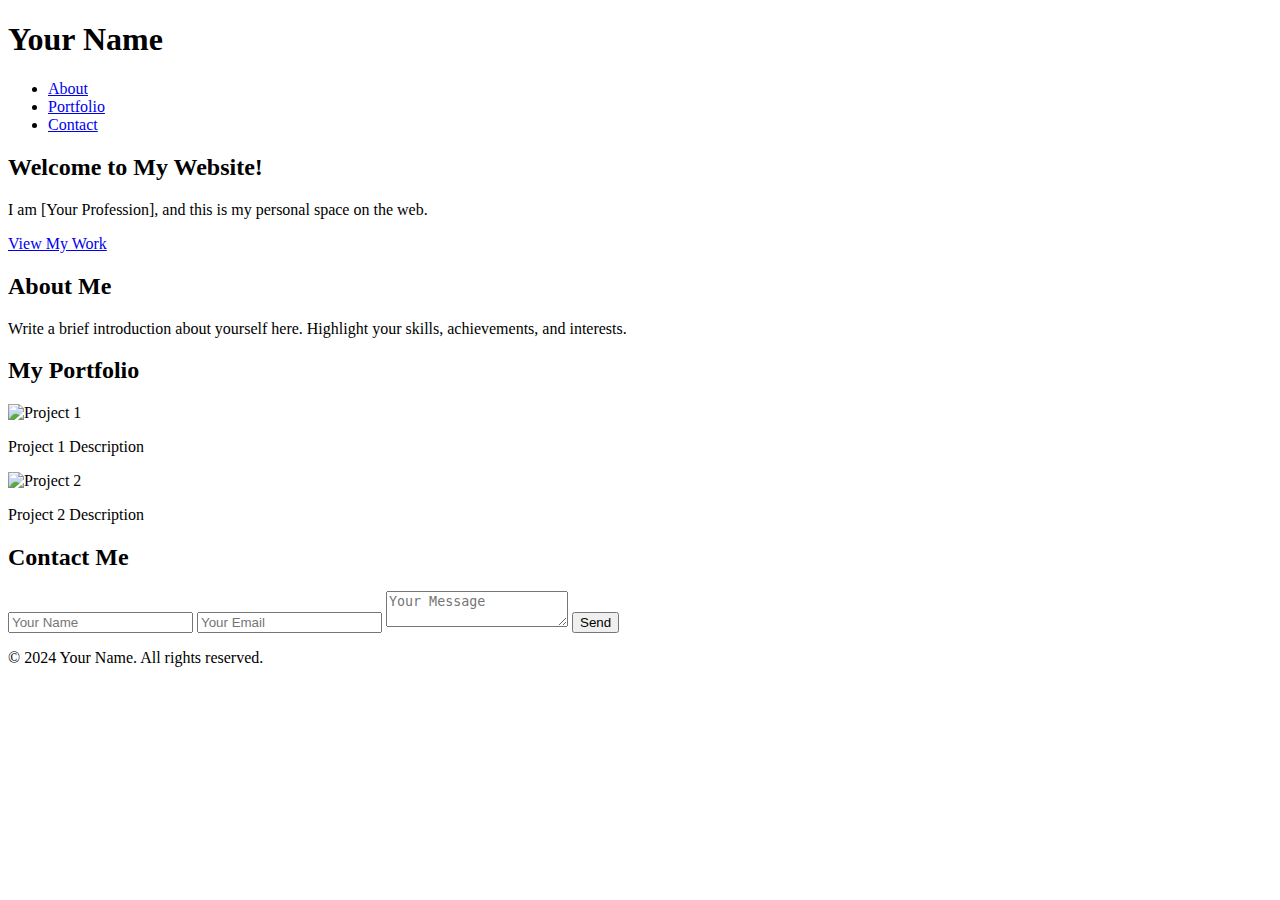
==== index.html @ 0c3b8c1c "Create index.html" ====
<!DOCTYPE html>
<html lang="en">
<head>
    <meta charset="UTF-8">
    <meta name="viewport" content="width=device-width, initial-scale=1.0">
    <title>Your Name | Personal Website</title>
    <link rel="stylesheet" href="style.css">
</head>
<body>
    <header>
        <nav>
            <h1>Your Name</h1>
            <ul>
                <li><a href="#about">About</a></li>
                <li><a href="#portfolio">Portfolio</a></li>
                <li><a href="#contact">Contact</a></li>
            </ul>
        </nav>
    </header>

    <section id="hero">
        <h2>Welcome to My Website!</h2>
        <p>I am [Your Profession], and this is my personal space on the web.</p>
        <a href="#portfolio" class="btn">View My Work</a>
    </section>

    <section id="about">
        <h2>About Me</h2>
        <p>Write a brief introduction about yourself here. Highlight your skills, achievements, and interests.</p>
    </section>

    <section id="portfolio">
        <h2>My Portfolio</h2>
        <div class="gallery">
            <div class="gallery-item">
                <img src="images/project1.jpg" alt="Project 1">
                <p>Project 1 Description</p>
            </div>
            <div class="gallery-item">
                <img src="images/project2.jpg" alt="Project 2">
                <p>Project 2 Description</p>
            </div>
        </div>
    </section>

    <section id="contact">
        <h2>Contact Me</h2>
        <form action="https://formspree.io/f/{your-form-id}" method="POST">
            <input type="text" name="name" placeholder="Your Name" required>
            <input type="email" name="email" placeholder="Your Email" required>
            <textarea name="message" placeholder="Your Message" required></textarea>
            <button type="submit">Send</button>
        </form>
    </section>

    <footer>
        <p>© 2024 Your Name. All rights reserved.</p>
    </footer>
</body>
</html>
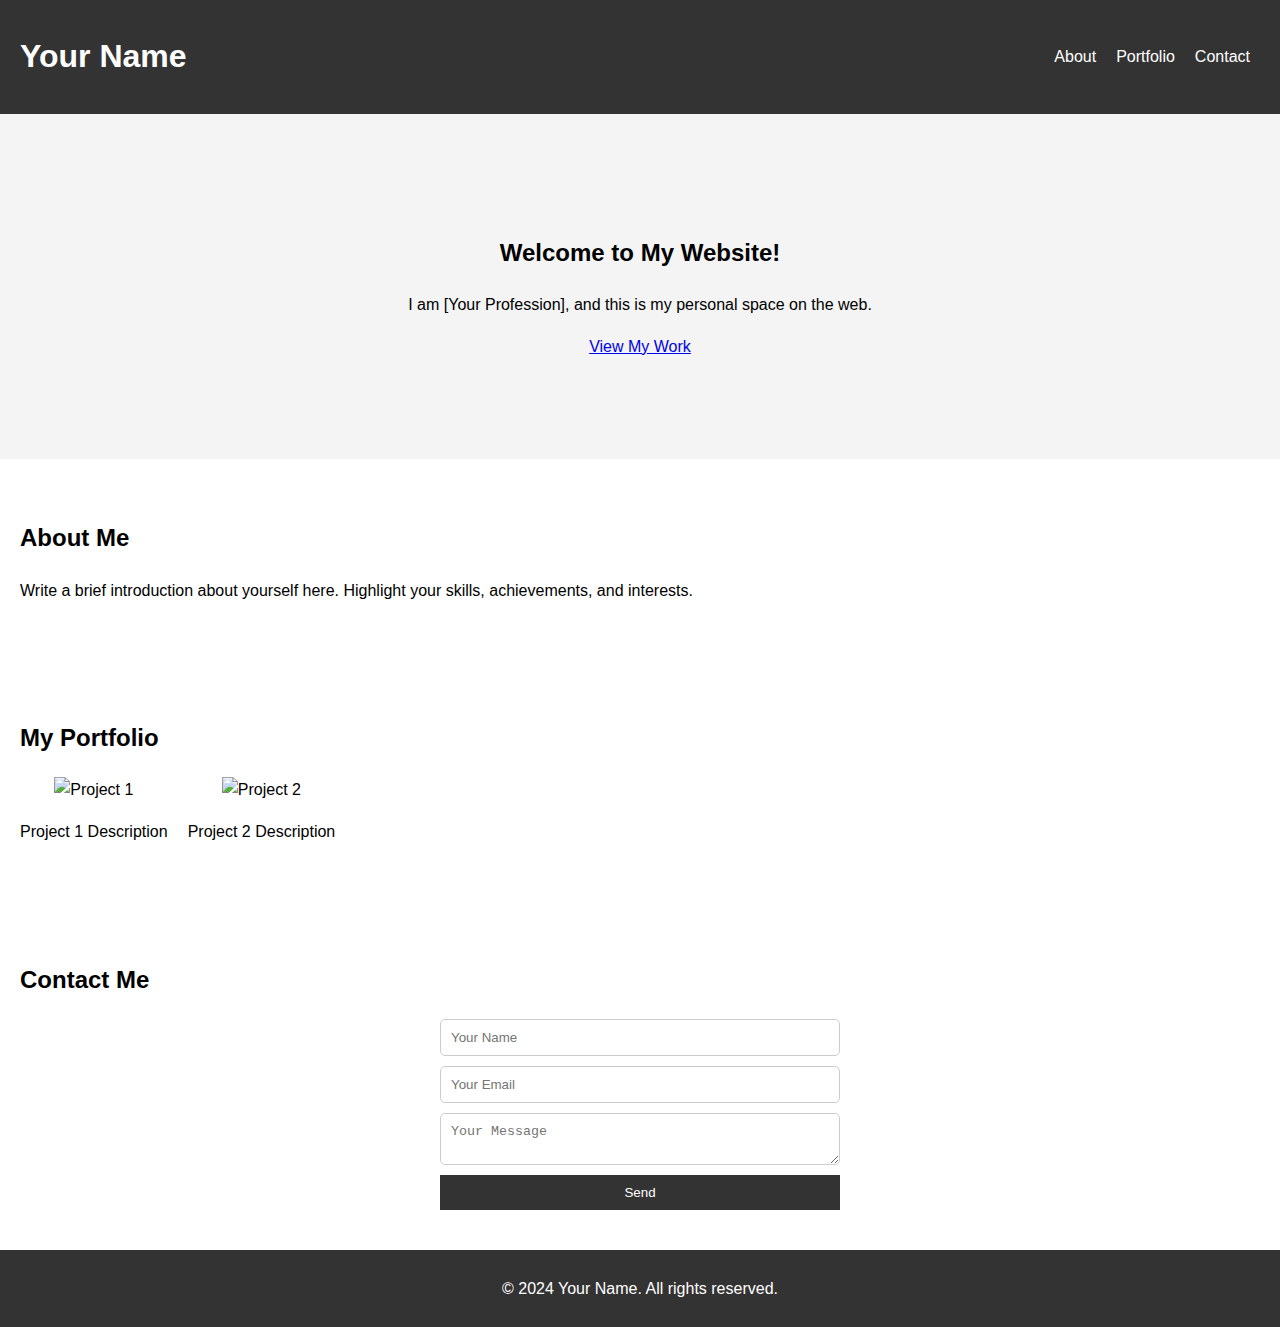
==== commit f8487cef: "Update index.html" ====
--- a/index.html
+++ b/index.html
@@ -45,7 +45,7 @@
 
     <section id="contact">
         <h2>Contact Me</h2>
-        <form action="https://formspree.io/f/{your-form-id}" method="POST">
+        <form action="https://formspree.io/f/mjkvajqy" method="POST">
             <input type="text" name="name" placeholder="Your Name" required>
             <input type="email" name="email" placeholder="Your Email" required>
             <textarea name="message" placeholder="Your Message" required></textarea>
--- a/style.css
+++ b/style.css
@@ -0,0 +1,82 @@
+/* Global Styles */
+body {
+    font-family: Arial, sans-serif;
+    margin: 0;
+    padding: 0;
+    line-height: 1.6;
+}
+
+header {
+    background: #333;
+    color: #fff;
+    padding: 10px 0;
+}
+
+header nav {
+    display: flex;
+    justify-content: space-between;
+    align-items: center;
+    padding: 0 20px;
+}
+
+header ul {
+    list-style: none;
+    display: flex;
+}
+
+header li {
+    margin: 0 10px;
+}
+
+header a {
+    color: #fff;
+    text-decoration: none;
+}
+
+#hero {
+    text-align: center;
+    padding: 100px 20px;
+    background: #f4f4f4;
+}
+
+#about, #portfolio, #contact {
+    padding: 40px 20px;
+}
+
+.gallery {
+    display: flex;
+    gap: 20px;
+}
+
+.gallery-item {
+    text-align: center;
+}
+
+form {
+    display: flex;
+    flex-direction: column;
+    gap: 10px;
+    max-width: 400px;
+    margin: 0 auto;
+}
+
+form input, form textarea {
+    padding: 10px;
+    border: 1px solid #ccc;
+    border-radius: 5px;
+}
+
+form button {
+    background: #333;
+    color: #fff;
+    padding: 10px;
+    border: none;
+    cursor: pointer;
+}
+
+footer {
+    text-align: center;
+    background: #333;
+    color: #fff;
+    padding: 10px 0;
+}
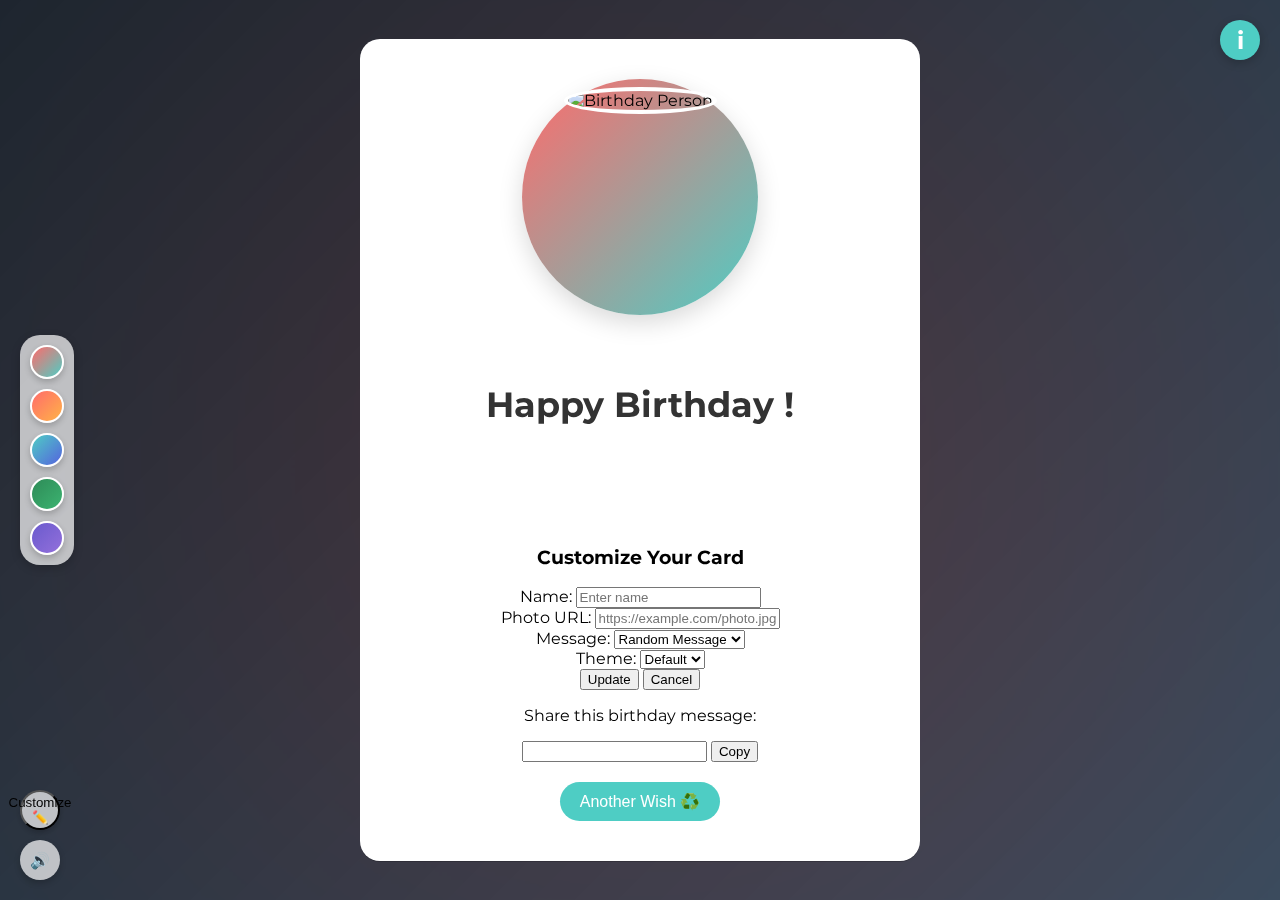
==== commit b610b6bc: "Update index.html" ====
--- a/index.html
+++ b/index.html
@@ -3,58 +3,111 @@
 <head>
     <meta charset="UTF-8">
     <meta name="viewport" content="width=device-width, initial-scale=1.0">
-    <title>Your Name | Personal Website</title>
-    <link rel="stylesheet" href="style.css">
+    <title>Happy Birthday Wishes</title>
+    <link href="https://fonts.googleapis.com/css2?family=Montserrat:wght@400;600;700&display=swap" rel="stylesheet">
+    <link href="css/birthday.css" rel="stylesheet">
 </head>
-<body>
-    <header>
-        <nav>
-            <h1>Your Name</h1>
+<body class="default">
+    <!-- Info Button -->
+    <div class="info-btn" id="infoBtn">i</div>
+    
+    <!-- Theme Selector -->
+    <div class="theme-selector">
+        <div class="theme-btn theme-default" onclick="changeTheme('default')"></div>
+        <div class="theme-btn theme-sunset-btn" onclick="changeTheme('theme-sunset')"></div>
+        <div class="theme-btn theme-ocean-btn" onclick="changeTheme('theme-ocean')"></div>
+        <div class="theme-btn theme-forest-btn" onclick="changeTheme('theme-forest')"></div>
+        <div class="theme-btn theme-royal-btn" onclick="changeTheme('theme-royal')"></div>
+    </div>
+    
+    <!-- Info Modal -->
+    <div class="info-modal" id="infoModal">
+        <div class="info-content">
+            <span class="close-info" id="closeInfo">&times;</span>
+            <h2>How This Website Works</h2>
+            <p>This birthday celebration website shows motivational messages that you can customize.</p>
+            
+            <h3>Features:</h3>
             <ul>
-                <li><a href="#about">About</a></li>
-                <li><a href="#portfolio">Portfolio</a></li>
-                <li><a href="#contact">Contact</a></li>
+                <li>Customizable name, photo, and message</li>
+                <li>Multiple color themes</li>
+                <li>Shareable links</li>
+                <li>Confetti celebration</li>
+                <li>Sound effects (can be muted)</li>
             </ul>
-        </nav>
-    </header>
-
-    <section id="hero">
-        <h2>Welcome to My Website!</h2>
-        <p>I am [Your Profession], and this is my personal space on the web.</p>
-        <a href="#portfolio" class="btn">View My Work</a>
-    </section>
-
-    <section id="about">
-        <h2>About Me</h2>
-        <p>Write a brief introduction about yourself here. Highlight your skills, achievements, and interests.</p>
-    </section>
-
-    <section id="portfolio">
-        <h2>My Portfolio</h2>
-        <div class="gallery">
-            <div class="gallery-item">
-                <img src="images/project1.jpg" alt="Project 1">
-                <p>Project 1 Description</p>
+            
+            <h3>How to Use:</h3>
+            <ol>
+                <li>Click "Customize" to personalize your card</li>
+                <li>After customizing, copy the shareable URL</li>
+                <li>Share the URL with friends and family</li>
+            </ol>
+        </div>
+    </div>
+    
+    <!-- Birthday Modal -->
+    <div class="modal-overlay" id="birthdayModal">
+        <div class="birthday-card">
+            <div class="photo-frame">
+                <img src="" alt="Birthday Person" class="birthday-pic" id="birthdayPic">
             </div>
-            <div class="gallery-item">
-                <img src="images/project2.jpg" alt="Project 2">
-                <p>Project 2 Description</p>
+            
+            <div class="theme-icon" id="themeIcon"></div>
+            <h1 class="birthday-title">Happy Birthday <span class="birthday-name" id="birthdayName"></span>!</h1>
+            <p class="birthday-message" id="birthdayMessage"></p>
+            
+            <!-- Customization Form -->
+            <div class="customize-form" id="customizeForm">
+                <h3>Customize Your Card</h3>
+                <form id="birthdayForm">
+                    <div class="form-group">
+                        <label for="userName">Name:</label>
+                        <input type="text" id="userName" placeholder="Enter name">
+                    </div>
+                    <div class="form-group">
+                        <label for="userPic">Photo URL:</label>
+                        <input type="url" id="userPic" placeholder="https://example.com/photo.jpg">
+                    </div>
+                    <div class="form-group">
+                        <label for="userMessage">Message:</label>
+                        <select id="userMessage">
+                            <option value="random">Random Message</option>
+                        </select>
+                    </div>
+                    <div class="form-group">
+                        <label for="userTheme">Theme:</label>
+                        <select id="userTheme">
+                            <option value="default">Default</option>
+                            <option value="theme-sunset">Sunset</option>
+                            <option value="theme-ocean">Ocean</option>
+                            <option value="theme-forest">Forest</option>
+                            <option value="theme-royal">Royal</option>
+                        </select>
+                    </div>
+                    <div class="form-actions">
+                        <button type="submit" class="form-submit-btn">Update</button>
+                        <button type="button" class="form-cancel-btn" id="cancelCustomize">Cancel</button>
+                    </div>
+                </form>
+            </div>
+            
+            <!-- Share URL -->
+            <div class="share-url-container" id="shareUrlContainer">
+                <p>Share this birthday message:</p>
+                <input type="text" id="shareUrl" readonly>
+                <button class="copy-url-btn" id="copyUrlBtn">Copy</button>
+            </div>
+            
+            <div class="card-actions">
+                <button class="refresh-btn" onclick="location.reload()">Another Wish ♻️</button>
+                <button class="customize-btn" id="showCustomizeBtn">Customize ✏️</button>
             </div>
         </div>
-    </section>
+    </div>
 
-    <section id="contact">
-        <h2>Contact Me</h2>
-        <form action="https://formspree.io/f/mjkvajqy" method="POST">
-            <input type="text" name="name" placeholder="Your Name" required>
-            <input type="email" name="email" placeholder="Your Email" required>
-            <textarea name="message" placeholder="Your Message" required></textarea>
-            <button type="submit">Send</button>
-        </form>
-    </section>
+    <!-- Mute Button -->
+    <div class="mute-btn" id="muteBtn">🔊</div>
 
-    <footer>
-        <p>© 2024 Your Name. All rights reserved.</p>
-    </footer>
+    <script src="scripts/birthday.js"></script>
 </body>
 </html>
--- a/css/birthday.css
+++ b/css/birthday.css
@@ -0,0 +1,320 @@
+:root {
+    --primary: #ff6b6b;
+    --secondary: #4ecdc4;
+    --accent: #ffe66d;
+    --text: #333;
+    --bg: #f8f9fa;
+    --card-bg: white;
+}
+
+/* Color Schemes */
+.theme-sunset {
+    --primary: #ff6b6b;
+    --secondary: #ffb347;
+    --accent: #ffcc33;
+    --text: #5E4B3C;
+    --bg: #FFF5EB;
+    --card-bg: #FFF9F0;
+}
+
+.theme-ocean {
+    --primary: #4ecdc4;
+    --secondary: #5563de;
+    --accent: #a18cd1;
+    --text: #2C3E50;
+    --bg: #f0f8ff;
+    --card-bg: #e6f9ff;
+}
+
+.theme-forest {
+    --primary: #2e8b57;
+    --secondary: #3cb371;
+    --accent: #98fb98;
+    --text: #2F4F4F;
+    --bg: #F0FFF0;
+    --card-bg: #F5FFFA;
+}
+
+.theme-royal {
+    --primary: #6a5acd;
+    --secondary: #9370db;
+    --accent: #ba55d3;
+    --text: #483D8B;
+    --bg: #F8F8FF;
+    --card-bg: #E6E6FA;
+}
+
+body {
+    font-family: 'Montserrat', sans-serif;
+    margin: 0;
+    padding: 0;
+    background: radial-gradient(circle, rgba(238, 174, 202, 1) 0%, rgba(148, 187, 233, 1) 100%);
+    height: 100vh;
+    display: flex;
+    justify-content: center;
+    align-items: center;
+    overflow: hidden;
+    transition: background-color 0.5s ease;
+}
+
+.modal-overlay {
+    position: fixed;
+    top: 0;
+    left: 0;
+    width: 100%;
+    height: 100%;
+    background: linear-gradient(135deg, rgba(0,0,0,0.8) 0%, rgba(0,0,0,0.6) 100%);
+    display: flex;
+    justify-content: center;
+    align-items: center;
+    z-index: 1000;
+    animation: fadeIn 0.8s ease-out;
+    backdrop-filter: blur(1px);
+}
+
+.birthday-card {
+    background: var(--card-bg);
+    border-radius: 20px;
+    width: 90%;
+    max-width: 500px;
+    text-align: center;
+    padding: 40px 30px;
+    box-shadow: 0 1px 0px rgba(0, 0, 0, 0.2);
+    position: relative;
+    animation: slideUp 0.8s ease-out;
+    overflow: hidden;
+    transition: all 0.5s ease;
+}
+
+.photo-frame {
+    width: 220px;
+    height: 220px;
+    margin: 0 auto 25px;
+    border-radius: 50%;
+    padding: 8px;
+    background: linear-gradient(135deg, var(--primary), var(--secondary));
+    box-shadow: 0 8px 25px rgba(0, 0, 0, 0.15);
+    transition: all 0.5s ease;
+    animation: pulse 2s infinite;
+}
+
+.birthday-pic {
+    width: 100%;
+    height: 100%;
+    border-radius: 50%;
+    object-fit: cover;
+    border: 4px solid white;
+    transition: all 0.5s ease;
+}
+
+.birthday-title {
+    font-size: 2.2rem;
+    color: var(--text);
+    margin: 10px 0;
+    font-weight: 700;
+    line-height: 1.2;
+    transition: color 0.5s ease;
+}
+
+.birthday-message {
+    font-size: 1.2rem;
+    color: var(--text);
+    margin: 20px 0;
+    line-height: 1.6;
+    min-height: 80px;
+    transition: color 0.5s ease;
+}
+
+.theme-icon {
+    font-size: 3rem;
+    margin: 15px 0;
+    display: inline-block;
+    animation: float 3s ease-in-out infinite;
+}
+
+.birthday-name {
+    color: var(--primary);
+    font-weight: 700;
+    transition: color 0.5s ease;
+}
+
+.confetti {
+    position: absolute;
+    width: 12px;
+    height: 12px;
+    background-color: var(--primary);
+    border-radius: 50%;
+    animation: confettiFall 5s linear infinite;
+    z-index: 1001;
+}
+
+.refresh-btn {
+    background: var(--secondary);
+    color: white;
+    border: none;
+    padding: 10px 20px;
+    border-radius: 30px;
+    font-size: 1rem;
+    cursor: pointer;
+    margin-top: 20px;
+    transition: all 0.3s;
+}
+
+.refresh-btn:hover {
+    background: var(--primary);
+    transform: translateY(-2px);
+}
+
+/* Info Button Styles */
+.info-btn {
+    position: fixed;
+    top: 20px;
+    right: 20px;
+    width: 40px;
+    height: 40px;
+    background: var(--secondary);
+    color: white;
+    border-radius: 50%;
+    display: flex;
+    justify-content: center;
+    align-items: center;
+    font-size: 1.5rem;
+    font-weight: bold;
+    cursor: pointer;
+    z-index: 2000;
+    box-shadow: 0 3px 10px rgba(0,0,0,0.2);
+    transition: all 0.3s;
+}
+
+.info-btn:hover {
+    background: var(--primary);
+    transform: scale(1.1);
+}
+
+/* Info Modal Styles */
+.info-modal {
+    position: fixed;
+    top: 0;
+    left: 0;
+    width: 100%;
+    height: 100%;
+    background-color: rgba(0,0,0,0.8);
+    display: none;
+    justify-content: center;
+    align-items: center;
+    z-index: 3000;
+    animation: fadeIn 0.3s ease-out;
+}
+
+.info-content {
+    background: white;
+    padding: 30px;
+    border-radius: 15px;
+    max-width: 500px;
+    width: 90%;
+    position: relative;
+}
+
+.close-info {
+    position: absolute;
+    top: 15px;
+    right: 15px;
+    font-size: 1.5rem;
+    cursor: pointer;
+    color: #888;
+}
+
+.info-content h2 {
+    color: var(--primary);
+    margin-top: 0;
+}
+
+/* Theme Selector - Left Side */
+.theme-selector {
+    position: fixed;
+    left: 20px;
+    top: 50%;
+    transform: translateY(-50%);
+    display: flex;
+    flex-direction: column;
+    gap: 10px;
+    z-index: 2000;
+    background: rgba(255,255,255,0.7);
+    padding: 10px;
+    border-radius: 20px;
+    box-shadow: 0 3px 10px rgba(0,0,0,0.2);
+}
+
+.theme-btn {
+    width: 30px;
+    height: 30px;
+    border-radius: 50%;
+    border: 2px solid white;
+    cursor: pointer;
+    box-shadow: 0 3px 6px rgba(0,0,0,0.2);
+    transition: transform 0.3s;
+}
+
+.theme-btn:hover {
+    transform: scale(1.1);
+}
+
+.theme-default { background: linear-gradient(135deg, #ff6b6b, #4ecdc4); }
+.theme-sunset-btn { background: linear-gradient(135deg, #ff6b6b, #ffb347); }
+.theme-ocean-btn { background: linear-gradient(135deg, #4ecdc4, #5563de); }
+.theme-forest-btn { background: linear-gradient(135deg, #2e8b57, #3cb371); }
+.theme-royal-btn { background: linear-gradient(135deg, #6a5acd, #9370db); }
+
+/* Share Button */
+.share-btn {
+    position: fixed;
+    bottom: 20px;
+    right: 20px;
+    background: var(--secondary);
+    color: white;
+    padding: 10px 20px;
+    border-radius: 30px;
+    cursor: pointer;
+    z-index: 2000;
+    box-shadow: 0 3px 10px rgba(0,0,0,0.2);
+    transition: all 0.3s;
+}
+
+.share-btn:hover {
+    background: var(--primary);
+    transform: translateY(-2px);
+}
+
+/* Mute Button */
+.mute-btn {
+    position: fixed;
+    bottom: 20px;
+    left: 20px;
+    background: rgba(255,255,255,0.7);
+    width: 40px;
+    height: 40px;
+    border-radius: 50%;
+    display: flex;
+    justify-content: center;
+    align-items: center;
+    cursor: pointer;
+    z-index: 2000;
+    box-shadow: 0 3px 6px rgba(0,0,0,0.2);
+}
+
+/* Customize Button */
+.customize-btn {
+    position: fixed;
+    bottom: 70px;
+    left: 20px;
+    background: rgba(255,255,255,0.7);
+    width: 40px;
+    height: 40px;
+    border-radius: 50%;
+    display: flex;
+    justify-content: center;
+    align-items: center;
+    cursor: pointer;
+    z-index: 2000;
+    box-shadow: 0 3px 6px rgba(0,0,0,0.2);
+    transition: all 0.3
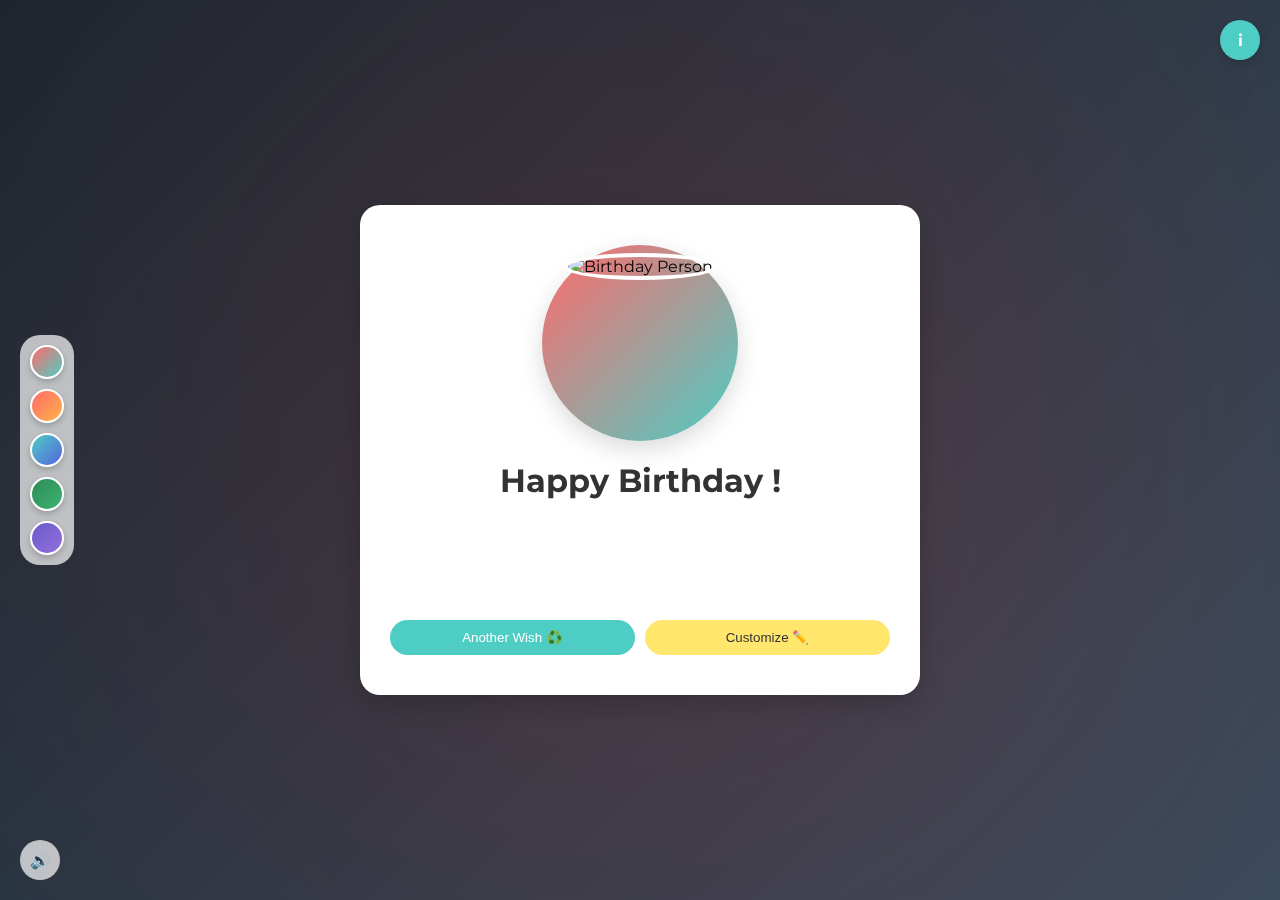
==== commit d4090e36: "Update index.html" ====
--- a/index.html
+++ b/index.html
@@ -25,27 +25,20 @@
         <div class="info-content">
             <span class="close-info" id="closeInfo">&times;</span>
             <h2>How This Website Works</h2>
-            <p>This birthday celebration website shows motivational messages that you can customize.</p>
+            <p>This birthday celebration website shows motivational messages loaded from a JSON file.</p>
             
             <h3>Features:</h3>
             <ul>
-                <li>Customizable name, photo, and message</li>
+                <li>Random birthday messages loaded from JSON</li>
                 <li>Multiple color themes</li>
-                <li>Shareable links</li>
+                <li>Customizable name and photo</li>
                 <li>Confetti celebration</li>
                 <li>Sound effects (can be muted)</li>
             </ul>
-            
-            <h3>How to Use:</h3>
-            <ol>
-                <li>Click "Customize" to personalize your card</li>
-                <li>After customizing, copy the shareable URL</li>
-                <li>Share the URL with friends and family</li>
-            </ol>
         </div>
     </div>
     
-    <!-- Birthday Modal -->
+    <!-- Birthday Card -->
     <div class="modal-overlay" id="birthdayModal">
         <div class="birthday-card">
             <div class="photo-frame">
@@ -91,15 +84,8 @@
                 </form>
             </div>
             
-            <!-- Share URL -->
-            <div class="share-url-container" id="shareUrlContainer">
-                <p>Share this birthday message:</p>
-                <input type="text" id="shareUrl" readonly>
-                <button class="copy-url-btn" id="copyUrlBtn">Copy</button>
-            </div>
-            
             <div class="card-actions">
-                <button class="refresh-btn" onclick="location.reload()">Another Wish ♻️</button>
+                <button class="refresh-btn" id="refreshBtn">Another Wish ♻️</button>
                 <button class="customize-btn" id="showCustomizeBtn">Customize ✏️</button>
             </div>
         </div>
--- a/css/birthday.css
+++ b/css/birthday.css
@@ -7,7 +7,6 @@
     --card-bg: white;
 }
 
-/* Color Schemes */
 .theme-sunset {
     --primary: #ff6b6b;
     --secondary: #ffb347;
@@ -79,22 +78,20 @@
     max-width: 500px;
     text-align: center;
     padding: 40px 30px;
-    box-shadow: 0 1px 0px rgba(0, 0, 0, 0.2);
+    box-shadow: 0 10px 30px rgba(0, 0, 0, 0.2);
     position: relative;
     animation: slideUp 0.8s ease-out;
     overflow: hidden;
-    transition: all 0.5s ease;
 }
 
 .photo-frame {
-    width: 220px;
-    height: 220px;
-    margin: 0 auto 25px;
+    width: 180px;
+    height: 180px;
+    margin: 0 auto 20px;
     border-radius: 50%;
     padding: 8px;
     background: linear-gradient(135deg, var(--primary), var(--secondary));
     box-shadow: 0 8px 25px rgba(0, 0, 0, 0.15);
-    transition: all 0.5s ease;
     animation: pulse 2s infinite;
 }
 
@@ -104,68 +101,146 @@
     border-radius: 50%;
     object-fit: cover;
     border: 4px solid white;
-    transition: all 0.5s ease;
 }
 
 .birthday-title {
-    font-size: 2.2rem;
+    font-size: 2rem;
     color: var(--text);
     margin: 10px 0;
     font-weight: 700;
-    line-height: 1.2;
-    transition: color 0.5s ease;
 }
 
 .birthday-message {
-    font-size: 1.2rem;
+    font-size: 1.1rem;
     color: var(--text);
     margin: 20px 0;
     line-height: 1.6;
     min-height: 80px;
-    transition: color 0.5s ease;
 }
 
 .theme-icon {
-    font-size: 3rem;
+    font-size: 2.5rem;
     margin: 15px 0;
-    display: inline-block;
     animation: float 3s ease-in-out infinite;
 }
 
-.birthday-name {
+.customize-form {
+    display: none;
+    margin-top: 20px;
+    padding: 20px;
+    background: rgba(255,255,255,0.2);
+    border-radius: 15px;
+    animation: fadeIn 0.3s ease-out;
+}
+
+.customize-form h3 {
+    margin-top: 0;
     color: var(--primary);
-    font-weight: 700;
-    transition: color 0.5s ease;
-}
-
-.confetti {
-    position: absolute;
-    width: 12px;
-    height: 12px;
-    background-color: var(--primary);
-    border-radius: 50%;
-    animation: confettiFall 5s linear infinite;
-    z-index: 1001;
+}
+
+.form-group {
+    margin-bottom: 15px;
+    text-align: left;
+}
+
+.form-group label {
+    display: block;
+    margin-bottom: 5px;
+    font-weight: 600;
+}
+
+.form-group input,
+.form-group select {
+    width: 100%;
+    padding: 8px;
+    border: 1px solid #ddd;
+    border-radius: 5px;
+    font-family: 'Montserrat', sans-serif;
+}
+
+.form-actions {
+    display: flex;
+    gap: 10px;
+    margin-top: 20px;
+}
+
+.form-submit-btn {
+    background: var(--secondary);
+    color: white;
+    border: none;
+    padding: 8px 15px;
+    border-radius: 20px;
+    cursor: pointer;
+    flex: 1;
+}
+
+.form-cancel-btn {
+    background: #ddd;
+    border: none;
+    padding: 8px 15px;
+    border-radius: 20px;
+    cursor: pointer;
+    flex: 1;
+}
+
+.share-url-container {
+    display: none;
+    margin-top: 20px;
+    background: rgba(255,255,255,0.2);
+    padding: 15px;
+    border-radius: 15px;
+}
+
+.share-url-container p {
+    margin: 0 0 10px 0;
+    font-weight: 600;
+}
+
+#shareUrl {
+    width: 100%;
+    padding: 8px;
+    border: 1px solid #ddd;
+    border-radius: 5px;
+    margin-bottom: 10px;
+    text-align: center;
+}
+
+.copy-url-btn {
+    background: var(--primary);
+    color: white;
+    border: none;
+    padding: 8px 15px;
+    border-radius: 20px;
+    cursor: pointer;
+    width: 100%;
+}
+
+.card-actions {
+    display: flex;
+    gap: 10px;
+    margin-top: 20px;
 }
 
 .refresh-btn {
     background: var(--secondary);
     color: white;
     border: none;
-    padding: 10px 20px;
+    padding: 10px 15px;
     border-radius: 30px;
-    font-size: 1rem;
-    cursor: pointer;
-    margin-top: 20px;
-    transition: all 0.3s;
-}
-
-.refresh-btn:hover {
-    background: var(--primary);
-    transform: translateY(-2px);
-}
-
-/* Info Button Styles */
+    cursor: pointer;
+    flex: 1;
+}
+
+.customize-btn {
+    background: var(--accent);
+    color: var(--text);
+    border: none;
+    padding: 10px 15px;
+    border-radius: 30px;
+    cursor: pointer;
+    flex: 1;
+}
+
 .info-btn {
     position: fixed;
     top: 20px;
@@ -178,20 +253,12 @@
     display: flex;
     justify-content: center;
     align-items: center;
-    font-size: 1.5rem;
     font-weight: bold;
     cursor: pointer;
     z-index: 2000;
     box-shadow: 0 3px 10px rgba(0,0,0,0.2);
-    transition: all 0.3s;
-}
-
-.info-btn:hover {
-    background: var(--primary);
-    transform: scale(1.1);
-}
-
-/* Info Modal Styles */
+}
+
 .info-modal {
     position: fixed;
     top: 0;
@@ -203,7 +270,6 @@
     justify-content: center;
     align-items: center;
     z-index: 3000;
-    animation: fadeIn 0.3s ease-out;
 }
 
 .info-content {
@@ -221,15 +287,8 @@
     right: 15px;
     font-size: 1.5rem;
     cursor: pointer;
-    color: #888;
-}
-
-.info-content h2 {
-    color: var(--primary);
-    margin-top: 0;
-}
-
-/* Theme Selector - Left Side */
+}
+
 .theme-selector {
     position: fixed;
     left: 20px;
@@ -242,7 +301,6 @@
     background: rgba(255,255,255,0.7);
     padding: 10px;
     border-radius: 20px;
-    box-shadow: 0 3px 10px rgba(0,0,0,0.2);
 }
 
 .theme-btn {
@@ -252,11 +310,6 @@
     border: 2px solid white;
     cursor: pointer;
     box-shadow: 0 3px 6px rgba(0,0,0,0.2);
-    transition: transform 0.3s;
-}
-
-.theme-btn:hover {
-    transform: scale(1.1);
 }
 
 .theme-default { background: linear-gradient(135deg, #ff6b6b, #4ecdc4); }
@@ -265,27 +318,6 @@
 .theme-forest-btn { background: linear-gradient(135deg, #2e8b57, #3cb371); }
 .theme-royal-btn { background: linear-gradient(135deg, #6a5acd, #9370db); }
 
-/* Share Button */
-.share-btn {
-    position: fixed;
-    bottom: 20px;
-    right: 20px;
-    background: var(--secondary);
-    color: white;
-    padding: 10px 20px;
-    border-radius: 30px;
-    cursor: pointer;
-    z-index: 2000;
-    box-shadow: 0 3px 10px rgba(0,0,0,0.2);
-    transition: all 0.3s;
-}
-
-.share-btn:hover {
-    background: var(--primary);
-    transform: translateY(-2px);
-}
-
-/* Mute Button */
 .mute-btn {
     position: fixed;
     bottom: 20px;
@@ -299,22 +331,23 @@
     align-items: center;
     cursor: pointer;
     z-index: 2000;
-    box-shadow: 0 3px 6px rgba(0,0,0,0.2);
-}
-
-/* Customize Button */
-.customize-btn {
-    position: fixed;
-    bottom: 70px;
-    left: 20px;
-    background: rgba(255,255,255,0.7);
-    width: 40px;
-    height: 40px;
-    border-radius: 50%;
-    display: flex;
-    justify-content: center;
-    align-items: center;
-    cursor: pointer;
-    z-index: 2000;
-    box-shadow: 0 3px 6px rgba(0,0,0,0.2);
-    transition: all 0.3
+}
+
+.confetti {
+    position: absolute;
+    width: 12px;
+    height: 12px;
+    background-color: var(--primary);
+    border-radius: 50%;
+    animation: confettiFall 5s linear infinite;
+    z-index: 1001;
+}
+
+@keyframes fadeIn {
+    from { opacity: 0; }
+    to { opacity: 1; }
+}
+
+@keyframes slideUp {
+    from { transform: translateY(50px); opacity: 0; }
+    to { transform: translateY(0); opacity: 1; }
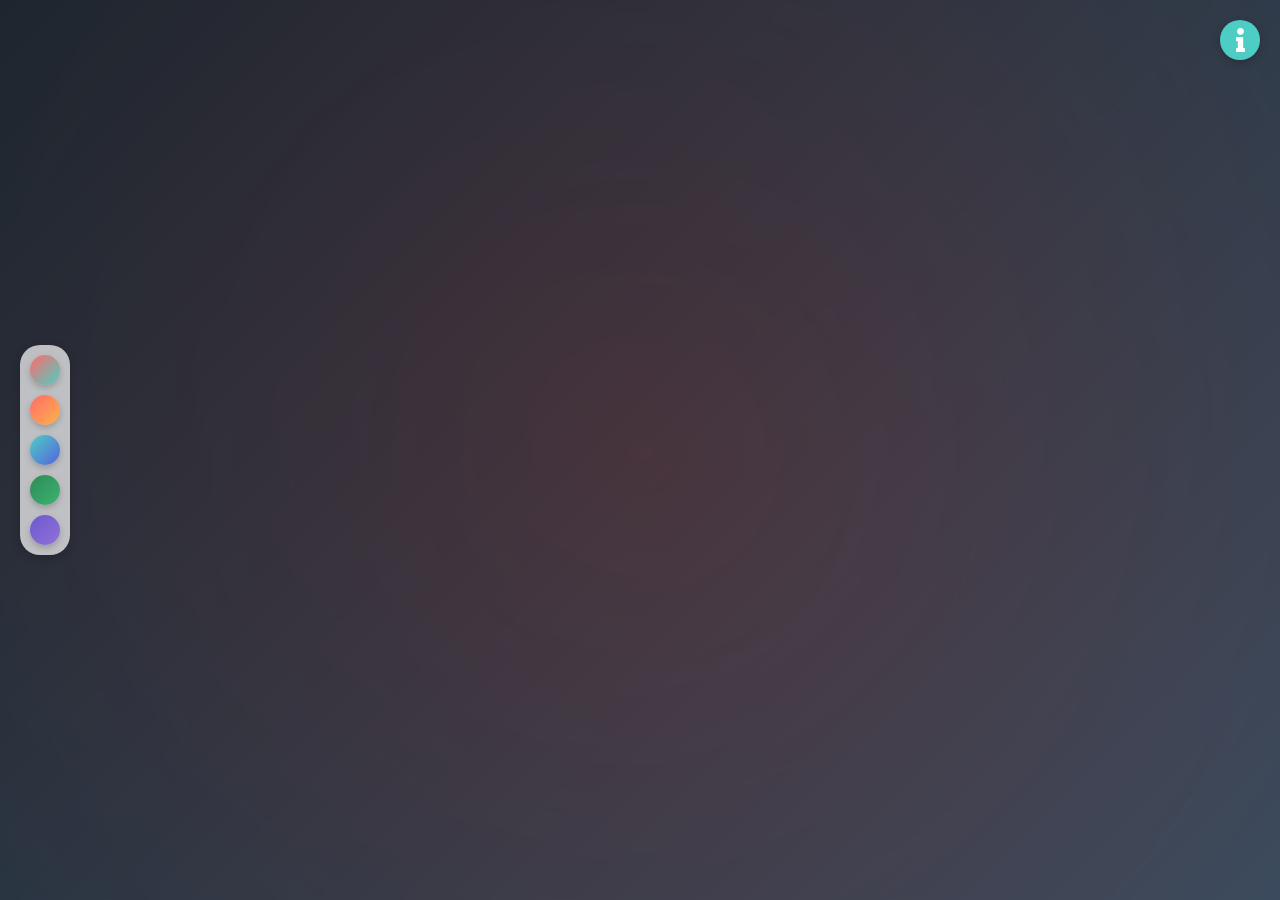
==== commit ca3ac290: "Update index.html" ====
--- a/index.html
+++ b/index.html
@@ -3,97 +3,163 @@
 <head>
     <meta charset="UTF-8">
     <meta name="viewport" content="width=device-width, initial-scale=1.0">
+    <meta name="description" content="Interactive birthday celebration website with customizable themes">
     <title>Happy Birthday Wishes</title>
     <link href="https://fonts.googleapis.com/css2?family=Montserrat:wght@400;600;700&display=swap" rel="stylesheet">
+    <link rel="stylesheet" href="https://cdnjs.cloudflare.com/ajax/libs/font-awesome/5.15.3/css/all.min.css">
+    <style>
+        /* Critical CSS for initial render */
+        .modal-overlay {
+            display: flex;
+            justify-content: center;
+            align-items: center;
+        }
+        .birthday-card {
+            opacity: 0;
+            transform: translateY(20px);
+        }
+        .info-modal {
+            display: none;
+        }
+    </style>
     <link href="css/birthday.css" rel="stylesheet">
 </head>
 <body class="default">
     <!-- Info Button -->
-    <div class="info-btn" id="infoBtn">i</div>
+    <button class="info-btn" id="infoBtn" aria-label="Website information">
+        <i class="fas fa-info"></i>
+    </button>
     
     <!-- Theme Selector -->
-    <div class="theme-selector">
-        <div class="theme-btn theme-default" onclick="changeTheme('default')"></div>
-        <div class="theme-btn theme-sunset-btn" onclick="changeTheme('theme-sunset')"></div>
-        <div class="theme-btn theme-ocean-btn" onclick="changeTheme('theme-ocean')"></div>
-        <div class="theme-btn theme-forest-btn" onclick="changeTheme('theme-forest')"></div>
-        <div class="theme-btn theme-royal-btn" onclick="changeTheme('theme-royal')"></div>
+    <div class="theme-selector" aria-label="Color theme selector">
+        <button class="theme-btn theme-default" onclick="selectTheme('default')" aria-label="Default theme"></button>
+        <button class="theme-btn theme-sunset-btn" onclick="selectTheme('theme-sunset')" aria-label="Sunset theme"></button>
+        <button class="theme-btn theme-ocean-btn" onclick="selectTheme('theme-ocean')" aria-label="Ocean theme"></button>
+        <button class="theme-btn theme-forest-btn" onclick="selectTheme('theme-forest')" aria-label="Forest theme"></button>
+        <button class="theme-btn theme-royal-btn" onclick="selectTheme('theme-royal')" aria-label="Royal theme"></button>
     </div>
     
     <!-- Info Modal -->
-    <div class="info-modal" id="infoModal">
+    <div class="info-modal" id="infoModal" role="dialog" aria-modal="true" aria-labelledby="modalTitle">
         <div class="info-content">
-            <span class="close-info" id="closeInfo">&times;</span>
-            <h2>How This Website Works</h2>
-            <p>This birthday celebration website shows motivational messages loaded from a JSON file.</p>
+            <button class="close-info" id="closeInfo" aria-label="Close modal">
+                <i class="fas fa-times"></i>
+            </button>
+            <h2 id="modalTitle"><i class="fas fa-question-circle"></i> How This Works</h2>
+            <p>Create personalized birthday cards with custom messages, photos, and themes.</p>
             
-            <h3>Features:</h3>
+            <h3><i class="fas fa-star"></i> Features:</h3>
             <ul>
-                <li>Random birthday messages loaded from JSON</li>
-                <li>Multiple color themes</li>
-                <li>Customizable name and photo</li>
-                <li>Confetti celebration</li>
-                <li>Sound effects (can be muted)</li>
+                <li><i class="fas fa-check"></i> Choose from beautiful messages or create your own</li>
+                <li><i class="fas fa-check"></i> Add recipient's name and photo</li>
+                <li><i class="fas fa-check"></i> Select from multiple color themes</li>
+                <li><i class="fas fa-check"></i> Generate shareable links</li>
+                <li><i class="fas fa-check"></i> Share via WhatsApp, Email, or copy link</li>
             </ul>
+            
+            <div class="tips">
+                <h3><i class="fas fa-lightbulb"></i> Pro Tip:</h3>
+                <p>Use high-quality square images for best results in the circular frame.</p>
+            </div>
         </div>
     </div>
     
     <!-- Birthday Card -->
-    <div class="modal-overlay" id="birthdayModal">
+    <div class="modal-overlay" id="birthdayModal" role="dialog" aria-modal="true" aria-labelledby="birthdayHeading">
         <div class="birthday-card">
-            <div class="photo-frame">
-                <img src="" alt="Birthday Person" class="birthday-pic" id="birthdayPic">
+            <div class="photo-frame" aria-hidden="true">
+                <img src="" alt="" class="birthday-pic" id="birthdayPic" aria-hidden="true">
             </div>
             
-            <div class="theme-icon" id="themeIcon"></div>
-            <h1 class="birthday-title">Happy Birthday <span class="birthday-name" id="birthdayName"></span>!</h1>
-            <p class="birthday-message" id="birthdayMessage"></p>
+            <div class="theme-icon" id="themeIcon" aria-hidden="true"></div>
+            <h1 class="birthday-title" id="birthdayHeading">Happy Birthday <span class="birthday-name" id="birthdayName"></span>!</h1>
+            <p class="birthday-message" id="birthdayMessage" aria-live="polite"></p>
             
             <!-- Customization Form -->
             <div class="customize-form" id="customizeForm">
-                <h3>Customize Your Card</h3>
-                <form id="birthdayForm">
+                <h3><i class="fas fa-cog"></i> Personalize This Card</h3>
+                
+                <div class="form-grid">
                     <div class="form-group">
-                        <label for="userName">Name:</label>
-                        <input type="text" id="userName" placeholder="Enter name">
+                        <label for="customName"><i class="fas fa-user"></i> Recipient's Name</label>
+                        <input type="text" id="customName" placeholder="Enter name">
                     </div>
+                    
                     <div class="form-group">
-                        <label for="userPic">Photo URL:</label>
-                        <input type="url" id="userPic" placeholder="https://example.com/photo.jpg">
+                        <label for="customPic"><i class="fas fa-camera"></i> Photo URL</label>
+                        <div class="input-with-preview">
+                            <input type="url" id="customPic" placeholder="https://example.com/photo.jpg">
+                            <div class="image-preview" id="imagePreview"></div>
+                        </div>
                     </div>
+                    
                     <div class="form-group">
-                        <label for="userMessage">Message:</label>
-                        <select id="userMessage">
-                            <option value="random">Random Message</option>
+                        <label for="customMessage"><i class="fas fa-comment-alt"></i> Select Message</label>
+                        <select id="customMessage" class="message-select">
+                            <option value="random">🎲 Random Message</option>
                         </select>
                     </div>
+                    
                     <div class="form-group">
-                        <label for="userTheme">Theme:</label>
-                        <select id="userTheme">
-                            <option value="default">Default</option>
-                            <option value="theme-sunset">Sunset</option>
-                            <option value="theme-ocean">Ocean</option>
-                            <option value="theme-forest">Forest</option>
-                            <option value="theme-royal">Royal</option>
-                        </select>
+                        <label><i class="fas fa-palette"></i> Select Theme</label>
+                        <div class="theme-selector-form">
+                            <button type="button" class="theme-btn-form theme-default active-theme" 
+                                    onclick="selectTheme('default')" aria-label="Default theme"></button>
+                            <button type="button" class="theme-btn-form theme-sunset-btn" 
+                                    onclick="selectTheme('theme-sunset')" aria-label="Sunset theme"></button>
+                            <button type="button" class="theme-btn-form theme-ocean-btn" 
+                                    onclick="selectTheme('theme-ocean')" aria-label="Ocean theme"></button>
+                            <button type="button" class="theme-btn-form theme-forest-btn" 
+                                    onclick="selectTheme('theme-forest')" aria-label="Forest theme"></button>
+                            <button type="button" class="theme-btn-form theme-royal-btn" 
+                                    onclick="selectTheme('theme-royal')" aria-label="Royal theme"></button>
+                        </div>
                     </div>
-                    <div class="form-actions">
-                        <button type="submit" class="form-submit-btn">Update</button>
-                        <button type="button" class="form-cancel-btn" id="cancelCustomize">Cancel</button>
-                    </div>
-                </form>
+                </div>
+                
+                <div class="form-actions">
+                    <button class="save-btn" id="saveBtn">
+                        <i class="fas fa-link"></i> Create Shareable Link
+                    </button>
+                </div>
             </div>
             
-            <div class="card-actions">
-                <button class="refresh-btn" id="refreshBtn">Another Wish ♻️</button>
-                <button class="customize-btn" id="showCustomizeBtn">Customize ✏️</button>
+            <!-- Share Section -->
+            <div class="share-section" id="shareSection" style="display:none;">
+                <h3><i class="fas fa-share-alt"></i> Share This Card</h3>
+                
+                <div class="share-container">
+                    <div class="share-url-group">
+                        <input type="text" id="shareUrl" readonly>
+                        <button class="copy-btn" id="copyBtn">
+                            <i class="fas fa-copy"></i> Copy
+                        </button>
+                    </div>
+                    
+                    <div class="share-buttons">
+                        <button class="social-share-btn whatsapp-btn" onclick="shareOnWhatsApp()">
+                            <i class="fab fa-whatsapp"></i> WhatsApp
+                        </button>
+                        <button class="social-share-btn email-btn" onclick="shareViaEmail()">
+                            <i class="fas fa-envelope"></i> Email
+                        </button>
+                    </div>
+                    
+                    <button class="back-btn" id="backBtn">
+                        <i class="fas fa-edit"></i> Customize Again
+                    </button>
+                </div>
             </div>
+            
+            <button class="refresh-btn" id="refreshBtn" aria-label="Get another birthday wish">
+                <i class="fas fa-random"></i> Another Random Wish
+            </button>
         </div>
     </div>
 
-    <!-- Mute Button -->
-    <div class="mute-btn" id="muteBtn">🔊</div>
-
-    <script src="scripts/birthday.js"></script>
+    <!-- Preload default image -->
+    <link rel="preload" href="https://i.imgur.com/JQWUQfZ.jpg" as="image">
+    
+    <script src="scripts/birthday.js" defer></script>
 </body>
 </html>
--- a/css/birthday.css
+++ b/css/birthday.css
@@ -2,16 +2,18 @@
     --primary: #ff6b6b;
     --secondary: #4ecdc4;
     --accent: #ffe66d;
-    --text: #333;
+    --text: #222;
     --bg: #f8f9fa;
     --card-bg: white;
-}
-
+    --text-dark: #222;
+}
+
+/* Color Schemes */
 .theme-sunset {
     --primary: #ff6b6b;
     --secondary: #ffb347;
     --accent: #ffcc33;
-    --text: #5E4B3C;
+    --text: #3E2723;
     --bg: #FFF5EB;
     --card-bg: #FFF9F0;
 }
@@ -80,19 +82,23 @@
     padding: 40px 30px;
     box-shadow: 0 10px 30px rgba(0, 0, 0, 0.2);
     position: relative;
-    animation: slideUp 0.8s ease-out;
+    animation: slideUp 0.8s ease-out forwards;
     overflow: hidden;
+    transition: all 0.5s ease;
+    will-change: transform, opacity;
 }
 
 .photo-frame {
-    width: 180px;
-    height: 180px;
-    margin: 0 auto 20px;
+    width: 220px;
+    height: 220px;
+    margin: 0 auto 25px;
     border-radius: 50%;
     padding: 8px;
     background: linear-gradient(135deg, var(--primary), var(--secondary));
     box-shadow: 0 8px 25px rgba(0, 0, 0, 0.15);
+    transition: all 0.5s ease;
     animation: pulse 2s infinite;
+    will-change: transform;
 }
 
 .birthday-pic {
@@ -101,146 +107,187 @@
     border-radius: 50%;
     object-fit: cover;
     border: 4px solid white;
+    transition: all 0.5s ease;
+    opacity: 0;
+    transition: opacity 0.5s ease;
 }
 
 .birthday-title {
-    font-size: 2rem;
-    color: var(--text);
+    font-size: 2.2rem;
+    color: var(--text-dark);
     margin: 10px 0;
     font-weight: 700;
+    line-height: 1.2;
+    transition: color 0.5s ease;
 }
 
 .birthday-message {
-    font-size: 1.1rem;
-    color: var(--text);
+    font-size: 1.2rem;
+    color: var(--text-dark);
     margin: 20px 0;
     line-height: 1.6;
     min-height: 80px;
+    transition: color 0.5s ease;
 }
 
 .theme-icon {
-    font-size: 2.5rem;
+    font-size: 3rem;
     margin: 15px 0;
-    animation: float 3s ease-in-out infinite;
-}
-
-.customize-form {
-    display: none;
-    margin-top: 20px;
-    padding: 20px;
-    background: rgba(255,255,255,0.2);
-    border-radius: 15px;
-    animation: fadeIn 0.3s ease-out;
-}
-
-.customize-form h3 {
-    margin-top: 0;
+    display: inline-block;
+    will-change: transform;
+}
+
+.birthday-name {
     color: var(--primary);
-}
-
-.form-group {
-    margin-bottom: 15px;
-    text-align: left;
-}
-
-.form-group label {
-    display: block;
-    margin-bottom: 5px;
-    font-weight: 600;
-}
-
-.form-group input,
-.form-group select {
-    width: 100%;
-    padding: 8px;
-    border: 1px solid #ddd;
-    border-radius: 5px;
-    font-family: 'Montserrat', sans-serif;
-}
-
-.form-actions {
-    display: flex;
-    gap: 10px;
-    margin-top: 20px;
-}
-
-.form-submit-btn {
-    background: var(--secondary);
-    color: white;
-    border: none;
-    padding: 8px 15px;
-    border-radius: 20px;
-    cursor: pointer;
-    flex: 1;
-}
-
-.form-cancel-btn {
-    background: #ddd;
-    border: none;
-    padding: 8px 15px;
-    border-radius: 20px;
-    cursor: pointer;
-    flex: 1;
-}
-
-.share-url-container {
-    display: none;
-    margin-top: 20px;
-    background: rgba(255,255,255,0.2);
-    padding: 15px;
-    border-radius: 15px;
-}
-
-.share-url-container p {
-    margin: 0 0 10px 0;
-    font-weight: 600;
-}
-
-#shareUrl {
-    width: 100%;
-    padding: 8px;
-    border: 1px solid #ddd;
-    border-radius: 5px;
-    margin-bottom: 10px;
-    text-align: center;
-}
-
-.copy-url-btn {
-    background: var(--primary);
-    color: white;
-    border: none;
-    padding: 8px 15px;
-    border-radius: 20px;
-    cursor: pointer;
-    width: 100%;
-}
-
-.card-actions {
-    display: flex;
-    gap: 10px;
-    margin-top: 20px;
+    font-weight: 700;
+    transition: color 0.5s ease;
+}
+
+.confetti {
+    position: absolute;
+    width: 12px;
+    height: 12px;
+    background-color: var(--primary);
+    border-radius: 50%;
+    z-index: 1001;
+    will-change: transform;
 }
 
 .refresh-btn {
     background: var(--secondary);
     color: white;
     border: none;
-    padding: 10px 15px;
+    padding: 12px 24px;
     border-radius: 30px;
+    font-size: 1rem;
     cursor: pointer;
+    margin-top: 20px;
+    transition: all 0.3s;
+    width: 100%;
+    font-weight: 600;
+}
+
+.refresh-btn:hover, .refresh-btn:focus {
+    background: var(--primary);
+    transform: translateY(-2px);
+    outline: none;
+}
+
+/* Customization Form Styles */
+.customize-form {
+    margin-top: 30px;
+    padding-top: 20px;
+    border-top: 1px dashed var(--primary);
+    animation: fadeIn 0.5s ease-out;
+}
+
+.customize-form h3, .share-section h3 {
+    color: var(--primary);
+    margin-bottom: 15px;
+    font-size: 1.2rem;
+}
+
+.form-group {
+    margin-bottom: 15px;
+    text-align: left;
+}
+
+.form-group label {
+    display: block;
+    margin-bottom: 5px;
+    color: var(--text);
+    font-weight: 600;
+}
+
+.form-group input, .form-group select {
+    width: 100%;
+    padding: 10px;
+    border: 1px solid #ddd;
+    border-radius: 5px;
+    font-family: 'Montserrat', sans-serif;
+    transition: all 0.3s;
+}
+
+.form-group input:focus, .form-group select:focus {
+    border-color: var(--primary);
+    outline: none;
+    box-shadow: 0 0 0 2px rgba(255, 107, 107, 0.2);
+}
+
+.message-select {
+    appearance: none;
+    background-image: url("data:image/svg+xml;charset=UTF-8,%3csvg xmlns='http://www.w3.org/2000/svg' viewBox='0 0 24 24' fill='none' stroke='currentColor' stroke-width='2' stroke-linecap='round' stroke-linejoin='round'%3e%3cpolyline points='6 9 12 15 18 9'%3e%3c/polyline%3e%3c/svg%3e");
+    background-repeat: no-repeat;
+    background-position: right 10px center;
+    background-size: 15px;
+}
+
+.theme-selector-form {
+    display: flex;
+    gap: 8px;
+    margin-top: 10px;
+}
+
+.theme-btn-form {
+    width: 30px;
+    height: 30px;
+    border-radius: 50%;
+    border: 2px solid white;
+    cursor: pointer;
+    transition: transform 0.3s;
+    border: none;
+}
+
+.theme-btn-form:hover, .theme-btn-form:focus {
+    transform: scale(1.1);
+    outline: none;
+}
+
+.save-btn, .copy-btn, .back-btn {
+    background: var(--secondary);
+    color: white;
+    border: none;
+    padding: 10px 20px;
+    border-radius: 5px;
+    font-size: 1rem;
+    cursor: pointer;
+    margin-top: 10px;
+    transition: all 0.3s;
+    width: 100%;
+    font-weight: 600;
+}
+
+.save-btn:hover, .copy-btn:hover, .back-btn:hover,
+.save-btn:focus, .copy-btn:focus, .back-btn:focus {
+    background: var(--primary);
+    transform: translateY(-2px);
+    outline: none;
+}
+
+/* Share Section Styles */
+.share-section {
+    margin-top: 30px;
+    padding-top: 20px;
+    border-top: 1px dashed var(--primary);
+    animation: fadeIn 0.5s ease-out;
+}
+
+.share-url {
+    display: flex;
+    gap: 10px;
+    margin-bottom: 15px;
+}
+
+.share-url input {
     flex: 1;
-}
-
-.customize-btn {
-    background: var(--accent);
-    color: var(--text);
-    border: none;
-    padding: 10px 15px;
-    border-radius: 30px;
-    cursor: pointer;
-    flex: 1;
-}
-
+    padding: 10px;
+    border: 1px solid #ddd;
+    border-radius: 5px;
+    font-family: 'Montserrat', sans-serif;
+    background: #f8f8f8;
+}
+
+/* Info Button Styles */
 .info-btn {
     position: fixed;
     top: 20px;
@@ -253,12 +300,22 @@
     display: flex;
     justify-content: center;
     align-items: center;
+    font-size: 1.5rem;
     font-weight: bold;
     cursor: pointer;
     z-index: 2000;
     box-shadow: 0 3px 10px rgba(0,0,0,0.2);
-}
-
+    transition: all 0.3s;
+    border: none;
+}
+
+.info-btn:hover, .info-btn:focus {
+    background: var(--primary);
+    transform: scale(1.1);
+    outline: none;
+}
+
+/* Info Modal Styles */
 .info-modal {
     position: fixed;
     top: 0;
@@ -279,6 +336,8 @@
     max-width: 500px;
     width: 90%;
     position: relative;
+    max-height: 80vh;
+    overflow-y: auto;
 }
 
 .close-info {
@@ -287,8 +346,17 @@
     right: 15px;
     font-size: 1.5rem;
     cursor: pointer;
-}
-
+    color: #888;
+    background: none;
+    border: none;
+    padding: 5px;
+}
+
+.close-info:hover, .close-info:focus {
+    color: #000;
+}
+
+/* Theme Selector */
 .theme-selector {
     position: fixed;
     left: 20px;
@@ -301,6 +369,7 @@
     background: rgba(255,255,255,0.7);
     padding: 10px;
     border-radius: 20px;
+    box-shadow: 0 3px 10px rgba(0,0,0,0.2);
 }
 
 .theme-btn {
@@ -310,6 +379,13 @@
     border: 2px solid white;
     cursor: pointer;
     box-shadow: 0 3px 6px rgba(0,0,0,0.2);
+    transition: transform 0.3s;
+    border: none;
+}
+
+.theme-btn:hover, .theme-btn:focus {
+    transform: scale(1.1);
+    outline: none;
 }
 
 .theme-default { background: linear-gradient(135deg, #ff6b6b, #4ecdc4); }
@@ -318,31 +394,13 @@
 .theme-forest-btn { background: linear-gradient(135deg, #2e8b57, #3cb371); }
 .theme-royal-btn { background: linear-gradient(135deg, #6a5acd, #9370db); }
 
-.mute-btn {
-    position: fixed;
-    bottom: 20px;
-    left: 20px;
-    background: rgba(255,255,255,0.7);
-    width: 40px;
-    height: 40px;
-    border-radius: 50%;
-    display: flex;
-    justify-content: center;
-    align-items: center;
-    cursor: pointer;
-    z-index: 2000;
-}
-
-.confetti {
-    position: absolute;
-    width: 12px;
-    height: 12px;
-    background-color: var(--primary);
-    border-radius: 50%;
-    animation: confettiFall 5s linear infinite;
-    z-index: 1001;
-}
-
+/* Active Theme Indicator */
+.active-theme {
+    transform: scale(1.15);
+    box-shadow: 0 0 0 3px var(--accent);
+}
+
+/* Animations */
 @keyframes fadeIn {
     from { opacity: 0; }
     to { opacity: 1; }
@@ -351,3 +409,121 @@
 @keyframes slideUp {
     from { transform: translateY(50px); opacity: 0; }
     to { transform: translateY(0); opacity: 1; }
+}
+
+@keyframes confettiFall {
+    0% { 
+        transform: translateY(-100vh) rotate(0deg); 
+        opacity: 1;
+    }
+    100% { 
+        transform: translateY(100vh) rotate(360deg); 
+        opacity: 0;
+    }
+}
+
+@keyframes float {
+    0%, 100% { transform: translateY(0); }
+    50% { transform: translateY(-15px); }
+}
+
+@keyframes pulse {
+    0%, 100% { transform: scale(1); }
+    50% { transform: scale(1.05); }
+}
+
+@keyframes rotate {
+    0% { transform: rotate(0deg); }
+    100% { transform: rotate(360deg); }
+}
+
+@keyframes bounce {
+    0%, 100% { transform: translateY(0); }
+    50% { transform: translateY(-20px); }
+}
+
+.rotate-animation {
+    animation: rotate 10s linear infinite;
+}
+
+.bounce-animation {
+    animation: bounce 2s ease infinite;
+}
+
+/* Reduced motion preferences */
+@media (prefers-reduced-motion: reduce) {
+    .confetti, .theme-icon, .photo-frame, .birthday-card,
+    .rotate-animation, .bounce-animation, .float-animation {
+        animation: none !important;
+        transition: none !important;
+    }
+    
+    .birthday-card {
+        opacity: 1 !important;
+        transform: none !important;
+    }
+    
+    .birthday-pic {
+        transition: none !important;
+    }
+}
+
+/* Focus styles */
+button:focus, [tabindex="0"]:focus {
+    outline: 2px solid var(--accent);
+    outline-offset: 3px;
+}
+
+/* Hide form when viewing shared card */
+body.shared-card .customize-form,
+body.shared-card .refresh-btn {
+    display: none;
+}
+
+body.shared-card .share-section {
+    display: block !important;
+}
+
+/* Mobile responsiveness */
+@media (max-width: 768px) {
+    .theme-selector {
+        flex-direction: row;
+        top: auto;
+        bottom: 20px;
+        left: 50%;
+        transform: translateX(-50%);
+    }
+    
+    .birthday-card {
+        padding: 30px 20px;
+    }
+    
+    .photo-frame {
+        width: 180px;
+        height: 180px;
+    }
+    
+    .share-url {
+        flex-direction: column;
+        gap: 8px;
+    }
+    
+    .theme-selector-form {
+        justify-content: center;
+    }
+}
+
+@media (max-width: 480px) {
+    .message-select {
+        font-size: 0.9rem;
+        padding: 8px 30px 8px 10px;
+    }
+    
+    .birthday-title {
+        font-size: 1.8rem;
+    }
+    
+    .birthday-message {
+        font-size: 1rem;
+    }
+}
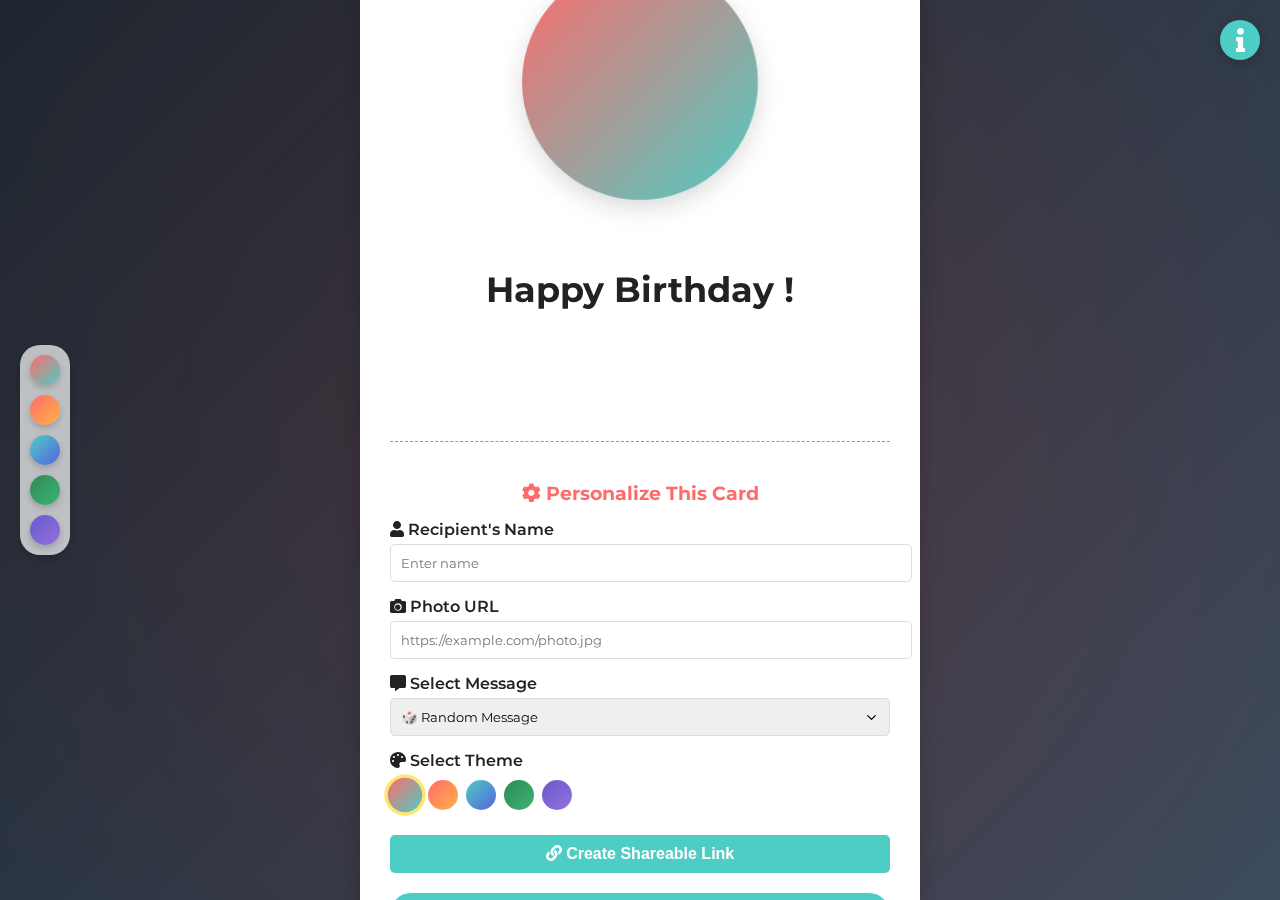
==== commit 82ea5d55: "Update index.html" ====
--- a/index.html
+++ b/index.html
@@ -3,34 +3,108 @@
 <head>
     <meta charset="UTF-8">
     <meta name="viewport" content="width=device-width, initial-scale=1.0">
-    <meta name="description" content="Interactive birthday celebration website with customizable themes">
     <title>Happy Birthday Wishes</title>
     <link href="https://fonts.googleapis.com/css2?family=Montserrat:wght@400;600;700&display=swap" rel="stylesheet">
     <link rel="stylesheet" href="https://cdnjs.cloudflare.com/ajax/libs/font-awesome/5.15.3/css/all.min.css">
-    <style>
-        /* Critical CSS for initial render */
-        .modal-overlay {
-            display: flex;
-            justify-content: center;
-            align-items: center;
-        }
-        .birthday-card {
-            opacity: 0;
-            transform: translateY(20px);
-        }
-        .info-modal {
-            display: none;
-        }
-    </style>
     <link href="css/birthday.css" rel="stylesheet">
 </head>
 <body class="default">
-    <!-- Info Button -->
+    <div class="modal-overlay" id="birthdayModal">
+        <div class="birthday-card">
+            <div class="card-content">
+                <div class="photo-frame">
+                    <img src="" alt="" class="birthday-pic" id="birthdayPic">
+                </div>
+                
+                <div class="theme-icon" id="themeIcon"></div>
+                <h1 class="birthday-title">Happy Birthday <span class="birthday-name" id="birthdayName"></span>!</h1>
+                <p class="birthday-message" id="birthdayMessage"></p>
+                
+                <div class="customize-form" id="customizeForm">
+                    <h3><i class="fas fa-cog"></i> Personalize This Card</h3>
+                    
+                    <div class="form-grid">
+                        <div class="form-group">
+                            <label for="customName"><i class="fas fa-user"></i> Recipient's Name</label>
+                            <input type="text" id="customName" placeholder="Enter name">
+                        </div>
+                        
+                        <div class="form-group">
+                            <label for="customPic"><i class="fas fa-camera"></i> Photo URL</label>
+                            <div class="input-with-preview">
+                                <input type="url" id="customPic" placeholder="https://example.com/photo.jpg">
+                                <div class="image-preview" id="imagePreview"></div>
+                            </div>
+                        </div>
+                        
+                        <div class="form-group">
+                            <label for="customMessage"><i class="fas fa-comment-alt"></i> Select Message</label>
+                            <select id="customMessage" class="message-select">
+                                <option value="random">🎲 Random Message</option>
+                            </select>
+                        </div>
+                        
+                        <div class="form-group">
+                            <label><i class="fas fa-palette"></i> Select Theme</label>
+                            <div class="theme-selector-form">
+                                <button type="button" class="theme-btn-form theme-default active-theme" 
+                                        onclick="selectTheme('default')" aria-label="Default theme"></button>
+                                <button type="button" class="theme-btn-form theme-sunset-btn" 
+                                        onclick="selectTheme('theme-sunset')" aria-label="Sunset theme"></button>
+                                <button type="button" class="theme-btn-form theme-ocean-btn" 
+                                        onclick="selectTheme('theme-ocean')" aria-label="Ocean theme"></button>
+                                <button type="button" class="theme-btn-form theme-forest-btn" 
+                                        onclick="selectTheme('theme-forest')" aria-label="Forest theme"></button>
+                                <button type="button" class="theme-btn-form theme-royal-btn" 
+                                        onclick="selectTheme('theme-royal')" aria-label="Royal theme"></button>
+                            </div>
+                        </div>
+                    </div>
+                    
+                    <div class="form-actions">
+                        <button class="save-btn" id="saveBtn">
+                            <i class="fas fa-link"></i> Create Shareable Link
+                        </button>
+                    </div>
+                </div>
+                
+                <div class="share-section" id="shareSection" style="display:none;">
+                    <h3><i class="fas fa-share-alt"></i> Share This Card</h3>
+                    
+                    <div class="share-container">
+                        <div class="share-url-group">
+                            <input type="text" id="shareUrl" readonly>
+                            <button class="copy-btn" id="copyBtn">
+                                <i class="fas fa-copy"></i> Copy
+                            </button>
+                        </div>
+                        
+                        <div class="share-buttons">
+                            <button class="social-share-btn whatsapp-btn" onclick="shareOnWhatsApp()">
+                                <i class="fab fa-whatsapp"></i> WhatsApp
+                            </button>
+                            <button class="social-share-btn email-btn" onclick="shareViaEmail()">
+                                <i class="fas fa-envelope"></i> Email
+                            </button>
+                        </div>
+                        
+                        <button class="back-btn" id="backBtn">
+                            <i class="fas fa-edit"></i> Customize Again
+                        </button>
+                    </div>
+                </div>
+                
+                <button class="refresh-btn" id="refreshBtn">
+                    <i class="fas fa-random"></i> Another Random Wish
+                </button>
+            </div>
+        </div>
+    </div>
+
     <button class="info-btn" id="infoBtn" aria-label="Website information">
         <i class="fas fa-info"></i>
     </button>
     
-    <!-- Theme Selector -->
     <div class="theme-selector" aria-label="Color theme selector">
         <button class="theme-btn theme-default" onclick="selectTheme('default')" aria-label="Default theme"></button>
         <button class="theme-btn theme-sunset-btn" onclick="selectTheme('theme-sunset')" aria-label="Sunset theme"></button>
@@ -39,7 +113,6 @@
         <button class="theme-btn theme-royal-btn" onclick="selectTheme('theme-royal')" aria-label="Royal theme"></button>
     </div>
     
-    <!-- Info Modal -->
     <div class="info-modal" id="infoModal" role="dialog" aria-modal="true" aria-labelledby="modalTitle">
         <div class="info-content">
             <button class="close-info" id="closeInfo" aria-label="Close modal">
@@ -56,110 +129,9 @@
                 <li><i class="fas fa-check"></i> Generate shareable links</li>
                 <li><i class="fas fa-check"></i> Share via WhatsApp, Email, or copy link</li>
             </ul>
-            
-            <div class="tips">
-                <h3><i class="fas fa-lightbulb"></i> Pro Tip:</h3>
-                <p>Use high-quality square images for best results in the circular frame.</p>
-            </div>
-        </div>
-    </div>
-    
-    <!-- Birthday Card -->
-    <div class="modal-overlay" id="birthdayModal" role="dialog" aria-modal="true" aria-labelledby="birthdayHeading">
-        <div class="birthday-card">
-            <div class="photo-frame" aria-hidden="true">
-                <img src="" alt="" class="birthday-pic" id="birthdayPic" aria-hidden="true">
-            </div>
-            
-            <div class="theme-icon" id="themeIcon" aria-hidden="true"></div>
-            <h1 class="birthday-title" id="birthdayHeading">Happy Birthday <span class="birthday-name" id="birthdayName"></span>!</h1>
-            <p class="birthday-message" id="birthdayMessage" aria-live="polite"></p>
-            
-            <!-- Customization Form -->
-            <div class="customize-form" id="customizeForm">
-                <h3><i class="fas fa-cog"></i> Personalize This Card</h3>
-                
-                <div class="form-grid">
-                    <div class="form-group">
-                        <label for="customName"><i class="fas fa-user"></i> Recipient's Name</label>
-                        <input type="text" id="customName" placeholder="Enter name">
-                    </div>
-                    
-                    <div class="form-group">
-                        <label for="customPic"><i class="fas fa-camera"></i> Photo URL</label>
-                        <div class="input-with-preview">
-                            <input type="url" id="customPic" placeholder="https://example.com/photo.jpg">
-                            <div class="image-preview" id="imagePreview"></div>
-                        </div>
-                    </div>
-                    
-                    <div class="form-group">
-                        <label for="customMessage"><i class="fas fa-comment-alt"></i> Select Message</label>
-                        <select id="customMessage" class="message-select">
-                            <option value="random">🎲 Random Message</option>
-                        </select>
-                    </div>
-                    
-                    <div class="form-group">
-                        <label><i class="fas fa-palette"></i> Select Theme</label>
-                        <div class="theme-selector-form">
-                            <button type="button" class="theme-btn-form theme-default active-theme" 
-                                    onclick="selectTheme('default')" aria-label="Default theme"></button>
-                            <button type="button" class="theme-btn-form theme-sunset-btn" 
-                                    onclick="selectTheme('theme-sunset')" aria-label="Sunset theme"></button>
-                            <button type="button" class="theme-btn-form theme-ocean-btn" 
-                                    onclick="selectTheme('theme-ocean')" aria-label="Ocean theme"></button>
-                            <button type="button" class="theme-btn-form theme-forest-btn" 
-                                    onclick="selectTheme('theme-forest')" aria-label="Forest theme"></button>
-                            <button type="button" class="theme-btn-form theme-royal-btn" 
-                                    onclick="selectTheme('theme-royal')" aria-label="Royal theme"></button>
-                        </div>
-                    </div>
-                </div>
-                
-                <div class="form-actions">
-                    <button class="save-btn" id="saveBtn">
-                        <i class="fas fa-link"></i> Create Shareable Link
-                    </button>
-                </div>
-            </div>
-            
-            <!-- Share Section -->
-            <div class="share-section" id="shareSection" style="display:none;">
-                <h3><i class="fas fa-share-alt"></i> Share This Card</h3>
-                
-                <div class="share-container">
-                    <div class="share-url-group">
-                        <input type="text" id="shareUrl" readonly>
-                        <button class="copy-btn" id="copyBtn">
-                            <i class="fas fa-copy"></i> Copy
-                        </button>
-                    </div>
-                    
-                    <div class="share-buttons">
-                        <button class="social-share-btn whatsapp-btn" onclick="shareOnWhatsApp()">
-                            <i class="fab fa-whatsapp"></i> WhatsApp
-                        </button>
-                        <button class="social-share-btn email-btn" onclick="shareViaEmail()">
-                            <i class="fas fa-envelope"></i> Email
-                        </button>
-                    </div>
-                    
-                    <button class="back-btn" id="backBtn">
-                        <i class="fas fa-edit"></i> Customize Again
-                    </button>
-                </div>
-            </div>
-            
-            <button class="refresh-btn" id="refreshBtn" aria-label="Get another birthday wish">
-                <i class="fas fa-random"></i> Another Random Wish
-            </button>
         </div>
     </div>
 
-    <!-- Preload default image -->
-    <link rel="preload" href="https://i.imgur.com/JQWUQfZ.jpg" as="image">
-    
-    <script src="scripts/birthday.js" defer></script>
+    <script src="scripts/birthday.js"></script>
 </body>
 </html>
